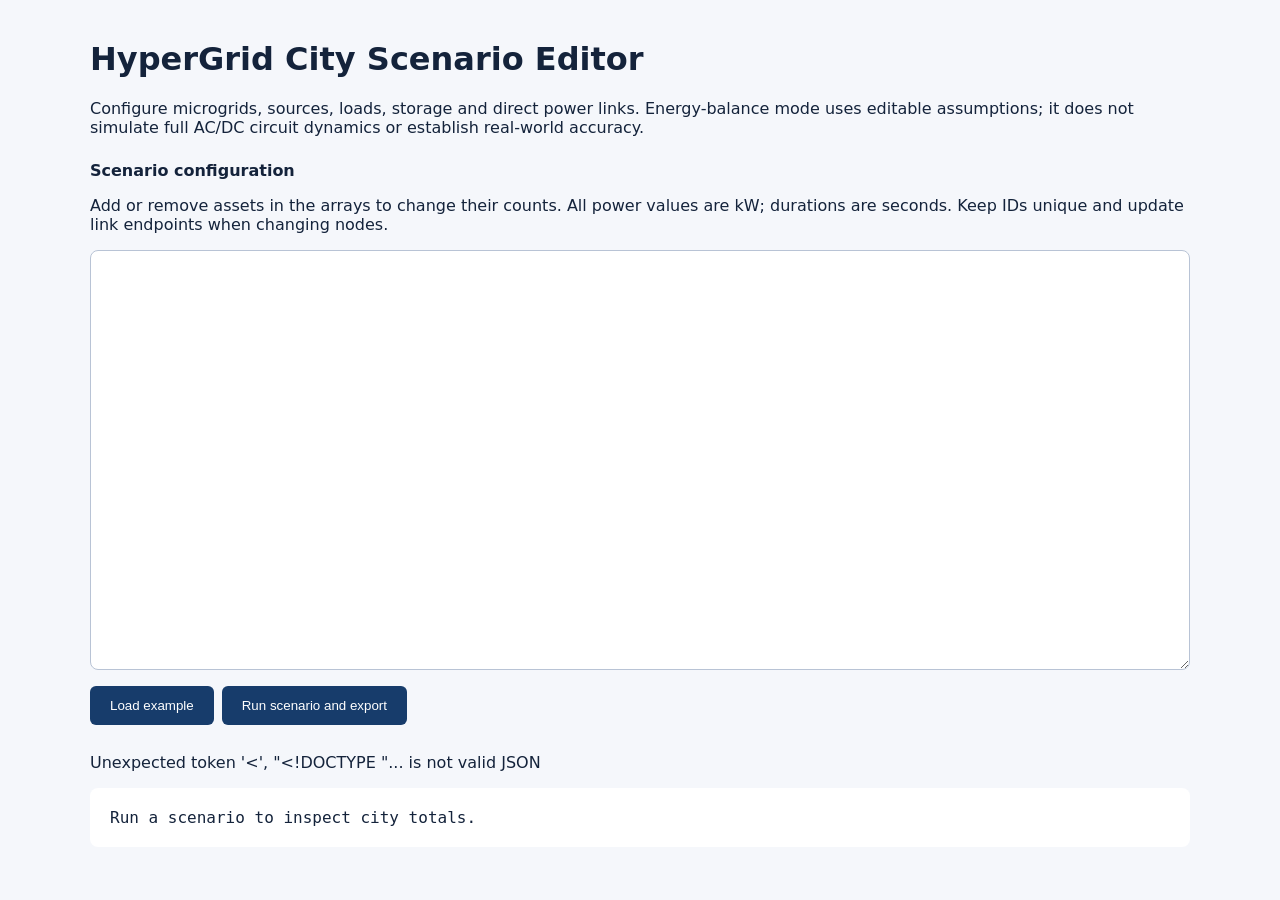
==== static/city.html @ d86f7af8 "Add runnable city energy model, local editor and verified streaming exports" ====
<!doctype html><html lang="en"><meta charset="utf-8"><meta name="viewport" content="width=device-width,initial-scale=1">
<title>HyperGrid City Scenario Editor</title>
<style>body{font:16px system-ui;max-width:1100px;margin:40px auto;padding:0 24px;color:#14233b;background:#f5f7fb}h1{font-size:32px}textarea{box-sizing:border-box;width:100%;height:420px;border:1px solid #b8c3d5;border-radius:8px;padding:16px;font:13px monospace}button{padding:12px 20px;margin:12px 8px 12px 0;background:#173c6b;color:white;border:0;border-radius:6px;cursor:pointer}button:disabled{opacity:.5}pre{white-space:pre-wrap;background:white;padding:20px;border-radius:8px}a{margin-right:24px;color:#164a80}label{display:block;font-weight:600;margin:24px 0 8px}</style>
<h1>HyperGrid City Scenario Editor</h1>
<p>Configure microgrids, sources, loads, storage and direct power links. Energy-balance mode uses editable assumptions; it does not simulate full AC/DC circuit dynamics or establish real-world accuracy.</p>
<label for="config">Scenario configuration</label><p>Add or remove assets in the arrays to change their counts. All power values are kW; durations are seconds. Keep IDs unique and update link endpoints when changing nodes.</p>
<textarea id="config" spellcheck="false" aria-label="Scenario configuration"></textarea>
<button id="reset">Load example</button><button id="run">Run scenario and export</button>
<p id="status" role="status" aria-live="polite">Loading example…</p><div id="downloads"></div><pre id="result">Run a scenario to inspect city totals.</pre>
<script>
const editor=document.querySelector('#config'),status=document.querySelector('#status'),run=document.querySelector('#run');
async function defaults(){try{editor.value=JSON.stringify(await (await fetch('/api/config')).json(),null,2);status.textContent='Example loaded. Edit before running.'}catch(e){status.textContent=e.message}}
document.querySelector('#reset').onclick=defaults;
run.onclick=async()=>{run.disabled=true;document.querySelector('#downloads').replaceChildren();try{const config=JSON.parse(editor.value);const response=await fetch('/api/jobs',{method:'POST',headers:{'Content-Type':'application/json'},body:JSON.stringify(config)});const job=await response.json();if(!response.ok)throw Error(job.error);status.textContent='Running simulation and preparing Excel…';let state;do{await new Promise(resolve=>setTimeout(resolve,700));state=await(await fetch('/api/jobs/'+job.id)).json()}while(state.status==='running');if(state.status!=='complete')throw Error(state.error||'Job failed');status.textContent='Complete — '+state.interval_records+' intervals';document.querySelector('#result').textContent=JSON.stringify(state.totals,null,2);for(const [suffix,label]of[['xlsx','Download Excel'],['jsonl','Download full dataset'],['metadata','Download assumptions and metadata']]){const a=document.createElement('a');a.href='/api/jobs/'+job.id+'/'+suffix;a.textContent=label;document.querySelector('#downloads').append(a)}}catch(e){status.textContent='Error: '+e.message}finally{run.disabled=false}};defaults();
</script></html>
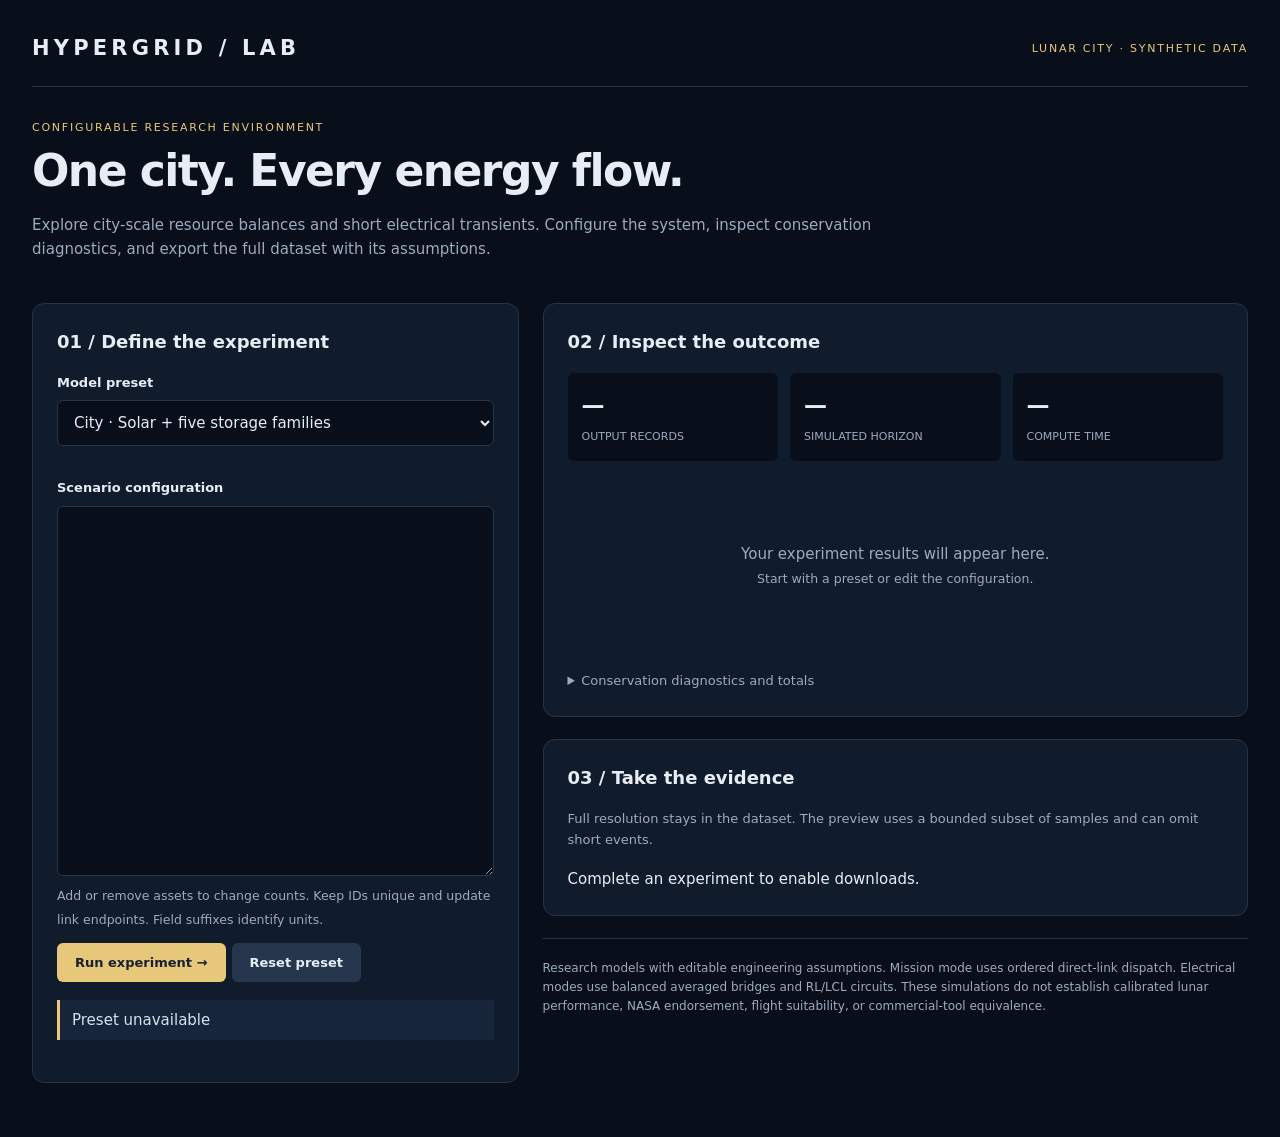
==== commit 4dc7487b: "Build auditable lunar-city resource and electrical simulation release" ====
--- a/static/city.html
+++ b/static/city.html
@@ -1,15 +1,541 @@
-<!doctype html><html lang="en"><meta charset="utf-8"><meta name="viewport" content="width=device-width,initial-scale=1">
-<title>HyperGrid City Scenario Editor</title>
-<style>body{font:16px system-ui;max-width:1100px;margin:40px auto;padding:0 24px;color:#14233b;background:#f5f7fb}h1{font-size:32px}textarea{box-sizing:border-box;width:100%;height:420px;border:1px solid #b8c3d5;border-radius:8px;padding:16px;font:13px monospace}button{padding:12px 20px;margin:12px 8px 12px 0;background:#173c6b;color:white;border:0;border-radius:6px;cursor:pointer}button:disabled{opacity:.5}pre{white-space:pre-wrap;background:white;padding:20px;border-radius:8px}a{margin-right:24px;color:#164a80}label{display:block;font-weight:600;margin:24px 0 8px}</style>
-<h1>HyperGrid City Scenario Editor</h1>
-<p>Configure microgrids, sources, loads, storage and direct power links. Energy-balance mode uses editable assumptions; it does not simulate full AC/DC circuit dynamics or establish real-world accuracy.</p>
-<label for="config">Scenario configuration</label><p>Add or remove assets in the arrays to change their counts. All power values are kW; durations are seconds. Keep IDs unique and update link endpoints when changing nodes.</p>
-<textarea id="config" spellcheck="false" aria-label="Scenario configuration"></textarea>
-<button id="reset">Load example</button><button id="run">Run scenario and export</button>
-<p id="status" role="status" aria-live="polite">Loading example…</p><div id="downloads"></div><pre id="result">Run a scenario to inspect city totals.</pre>
-<script>
-const editor=document.querySelector('#config'),status=document.querySelector('#status'),run=document.querySelector('#run');
-async function defaults(){try{editor.value=JSON.stringify(await (await fetch('/api/config')).json(),null,2);status.textContent='Example loaded. Edit before running.'}catch(e){status.textContent=e.message}}
-document.querySelector('#reset').onclick=defaults;
-run.onclick=async()=>{run.disabled=true;document.querySelector('#downloads').replaceChildren();try{const config=JSON.parse(editor.value);const response=await fetch('/api/jobs',{method:'POST',headers:{'Content-Type':'application/json'},body:JSON.stringify(config)});const job=await response.json();if(!response.ok)throw Error(job.error);status.textContent='Running simulation and preparing Excel…';let state;do{await new Promise(resolve=>setTimeout(resolve,700));state=await(await fetch('/api/jobs/'+job.id)).json()}while(state.status==='running');if(state.status!=='complete')throw Error(state.error||'Job failed');status.textContent='Complete — '+state.interval_records+' intervals';document.querySelector('#result').textContent=JSON.stringify(state.totals,null,2);for(const [suffix,label]of[['xlsx','Download Excel'],['jsonl','Download full dataset'],['metadata','Download assumptions and metadata']]){const a=document.createElement('a');a.href='/api/jobs/'+job.id+'/'+suffix;a.textContent=label;document.querySelector('#downloads').append(a)}}catch(e){status.textContent='Error: '+e.message}finally{run.disabled=false}};defaults();
-</script></html>
+<!doctype html>
+<html lang="en">
+  <head>
+    <meta charset="utf-8" />
+    <meta name="viewport" content="width=device-width,initial-scale=1" />
+    <title>HyperGrid | Lunar Energy Laboratory</title>
+    <style>
+      :root {
+        color-scheme: dark;
+        --bg: #080f1a;
+        --panel: #101c2c;
+        --line: #253449;
+        --text: #e8edf5;
+        --muted: #9bacbf;
+        --gold: #e7c77a;
+        --cyan: #6cddcd;
+      }
+      * {
+        box-sizing: border-box;
+      }
+      body {
+        margin: 0;
+        background: var(--bg);
+        color: var(--text);
+        font:
+          15px/1.6 system-ui,
+          sans-serif;
+      }
+      main {
+        max-width: 1400px;
+        margin: auto;
+        padding: 32px;
+      }
+      header {
+        display: flex;
+        justify-content: space-between;
+        align-items: center;
+        border-bottom: 1px solid var(--line);
+        padding-bottom: 20px;
+      }
+      .brand {
+        letter-spacing: 0.2em;
+        font-weight: 800;
+        font-size: 21px;
+      }
+      .tag,
+      .eyebrow {
+        color: var(--gold);
+        font-size: 11px;
+        letter-spacing: 0.16em;
+        text-transform: uppercase;
+      }
+      .hero {
+        padding: 32px 0 26px;
+      }
+      .hero h1 {
+        font-size: clamp(28px, 4vw, 44px);
+        line-height: 1.15;
+        margin: 10px 0 16px;
+        letter-spacing: -0.035em;
+      }
+      .hero p {
+        color: var(--muted);
+        max-width: 850px;
+      }
+      .grid {
+        display: grid;
+        grid-template-columns: minmax(330px, 1fr) minmax(0, 1.45fr);
+        gap: 24px;
+      }
+      .panel {
+        background: var(--panel);
+        border: 1px solid var(--line);
+        border-radius: 12px;
+        padding: 24px;
+        margin-bottom: 22px;
+      }
+      h2 {
+        font-size: 18px;
+        margin: 0 0 16px;
+      }
+      p {
+        margin: 8px 0 16px;
+      }
+      .muted,
+      small {
+        color: var(--muted);
+      }
+      label {
+        display: block;
+        font-size: 13px;
+        font-weight: 600;
+        margin: 16px 0 7px;
+      }
+      select {
+        width: 100%;
+        padding: 12px;
+        background: var(--bg);
+        border: 1px solid var(--line);
+        border-radius: 6px;
+        color: var(--text);
+        font: inherit;
+      }
+      textarea {
+        width: 100%;
+        height: 370px;
+        resize: vertical;
+        background: var(--bg);
+        border: 1px solid var(--line);
+        border-radius: 6px;
+        color: #c5d4e8;
+        padding: 14px;
+        font:
+          12px/1.6 ui-monospace,
+          monospace;
+      }
+      button {
+        padding: 12px 18px;
+        border: 0;
+        border-radius: 6px;
+        font: 600 13px system-ui;
+        cursor: pointer;
+        margin: 12px 6px 0 0;
+        background: var(--gold);
+        color: #172030;
+      }
+      button.secondary {
+        color: var(--text);
+        background: #26364c;
+      }
+      button:disabled {
+        opacity: 0.5;
+        cursor: wait;
+      }
+      :focus-visible {
+        outline: 2px solid var(--cyan);
+        outline-offset: 3px;
+      }
+      .status {
+        border-left: 3px solid var(--gold);
+        padding: 8px 12px;
+        background: #17253a;
+        margin: 18px 0;
+        color: #d7e2ef;
+      }
+      .stats {
+        display: grid;
+        grid-template-columns: repeat(3, 1fr);
+        gap: 12px;
+        margin: 16px 0;
+      }
+      .stat {
+        background: var(--bg);
+        padding: 14px;
+        border-radius: 6px;
+      }
+      .stat strong {
+        font-size: 23px;
+        display: block;
+      }
+      .stat span {
+        color: var(--muted);
+        font-size: 11px;
+        text-transform: uppercase;
+      }
+      canvas {
+        width: 100%;
+        height: 250px;
+        display: block;
+      }
+      .legend {
+        display: flex;
+        gap: 18px;
+        font-size: 12px;
+        flex-wrap: wrap;
+      }
+      .legend span::before {
+        content: "●";
+        margin-right: 6px;
+      }
+      .supply {
+        color: var(--cyan);
+      }
+      .load {
+        color: var(--gold);
+      }
+      .unserved {
+        color: #fa8f9a;
+      }
+      #downloads a {
+        display: block;
+        color: var(--cyan);
+        padding: 10px 0;
+        border-bottom: 1px solid var(--line);
+        text-decoration: none;
+      }
+      pre {
+        max-height: 240px;
+        overflow: auto;
+        font:
+          12px/1.65 ui-monospace,
+          monospace;
+        white-space: pre-wrap;
+      }
+      details summary {
+        cursor: pointer;
+        color: var(--muted);
+        font-size: 13px;
+      }
+      .empty {
+        color: var(--muted);
+        text-align: center;
+        padding: 65px 10px;
+      }
+      .scope {
+        font-size: 12px;
+        color: var(--muted);
+        border-top: 1px solid var(--line);
+        padding-top: 20px;
+      }
+      #topology {
+        display: flex;
+        gap: 7px;
+        flex-wrap: wrap;
+        margin-top: 12px;
+      }
+      .node {
+        padding: 5px 9px;
+        border: 1px solid #344961;
+        border-radius: 4px;
+        font-size: 11px;
+        color: #bfd1e8;
+      }
+      [hidden] {
+        display: none !important;
+      }
+      @media (max-width: 850px) {
+        main {
+          padding: 20px;
+        }
+        .grid {
+          grid-template-columns: 1fr;
+        }
+        .tag {
+          max-width: 155px;
+          text-align: right;
+        }
+        .stats {
+          gap: 6px;
+        }
+        .stat {
+          padding: 10px;
+        }
+        .stat strong {
+          font-size: 19px;
+        }
+      }
+    </style>
+  </head>
+  <body>
+    <main>
+      <header>
+        <div class="brand">HYPERGRID / LAB</div>
+        <div class="tag">Lunar city · Synthetic data</div>
+      </header>
+      <section class="hero">
+        <div class="eyebrow">Configurable research environment</div>
+        <h1>One city. Every energy flow.</h1>
+        <p>
+          Explore city-scale resource balances and short electrical transients.
+          Configure the system, inspect conservation diagnostics, and export the
+          full dataset with its assumptions.
+        </p>
+      </section>
+      <div class="grid">
+        <section>
+          <div class="panel">
+            <h2>01 / Define the experiment</h2>
+            <label for="mode">Model preset</label
+            ><select id="mode">
+              <option value="hybrid">
+                City · Solar + five storage families
+              </option>
+              <option value="energy">City · Energy balance</option>
+              <option value="emt">Electrical · RL network</option>
+              <option value="lcl">Electrical · LCL inverter</option>
+              <option value="coupled">Coupled · City + RL inverters</option>
+              <option value="coupled_lcl">
+                Coupled · City + LCL inverters
+              </option>
+            </select>
+            <p id="modeInfo" class="muted" style="font-size: 12px"></p>
+            <div id="topology" aria-label="Configured microgrid nodes"></div>
+            <label for="config">Scenario configuration</label
+            ><textarea id="config" spellcheck="false"></textarea
+            ><small
+              >Add or remove assets to change counts. Keep IDs unique and update
+              link endpoints. Field suffixes identify units.</small
+            >
+            <div>
+              <button id="run">Run experiment →</button
+              ><button class="secondary" id="reset">Reset preset</button>
+            </div>
+            <div id="status" class="status" role="status" aria-live="polite">
+              Loading preset…
+            </div>
+          </div>
+        </section>
+        <section>
+          <div class="panel">
+            <h2>02 / Inspect the outcome</h2>
+            <div class="stats">
+              <div class="stat">
+                <strong id="recordCount">—</strong><span>Output records</span>
+              </div>
+              <div class="stat">
+                <strong id="horizon">—</strong><span>Simulated horizon</span>
+              </div>
+              <div class="stat">
+                <strong id="runtime">—</strong><span>Compute time</span>
+              </div>
+            </div>
+            <div id="empty" class="empty">
+              Your experiment results will appear here.<br /><small
+                >Start with a preset or edit the configuration.</small
+              >
+            </div>
+            <canvas
+              id="chart"
+              width="1000"
+              height="360"
+              hidden
+              aria-label="Power over simulated time"
+              role="img"
+            ></canvas>
+            <div id="legend" class="legend" hidden>
+              <span class="supply">Generation / bridge input</span
+              ><span class="load">Served load</span
+              ><span class="unserved">Unserved load (mission)</span>
+            </div>
+            <p id="sampling" class="muted" style="font-size: 11px"></p>
+            <details>
+              <summary>Conservation diagnostics and totals</summary>
+              <pre id="result">No run yet.</pre>
+            </details>
+          </div>
+          <div class="panel">
+            <h2>03 / Take the evidence</h2>
+            <p class="muted" style="font-size: 13px">
+              Full resolution stays in the dataset. The preview uses a bounded
+              subset of samples and can omit short events.
+            </p>
+            <div id="downloads">
+              Complete an experiment to enable downloads.
+            </div>
+          </div>
+          <p class="scope">
+            Research models with editable engineering assumptions. Mission mode
+            uses ordered direct-link dispatch. Electrical modes use balanced
+            averaged bridges and RL/LCL circuits. These simulations do not
+            establish calibrated lunar performance, NASA endorsement, flight
+            suitability, or commercial-tool equivalence.
+          </p>
+        </section>
+      </div>
+    </main>
+    <script>
+      const $ = (s) => document.querySelector(s),
+        editor = $("#config"),
+        status = $("#status"),
+        run = $("#run"),
+        mode = $("#mode");
+      const descriptions = {
+        energy:
+          "Long horizons · aggregate energy states · independent output sampling",
+        hybrid:
+          "PV diode model · battery · RFC reactants · flywheel · supercapacitor · thermal tank",
+        emt: "Short windows · balanced αβ circuit · droop / VSM / dVOC primary control",
+        lcl: "Short windows · LCL filter · cascaded voltage/current PI controls",
+        coupled:
+          "Two time scales · physical RL links · actual port energy updates resources",
+        coupled_lcl:
+          "Two time scales · LCL controls · resource-constrained averaged bridge",
+      };
+      function nodes(config) {
+        $("#topology").replaceChildren(
+          ...(config.city || config).nodes.map((n) => {
+            const d = document.createElement("span");
+            d.className = "node";
+            d.textContent = n.name || n.id;
+            return d;
+          }),
+        );
+      }
+      async function defaults() {
+        try {
+          const r = await fetch("/api/config?mode=" + mode.value);
+          if (!r.ok) throw Error("Preset unavailable");
+          const c = await r.json();
+          editor.value = JSON.stringify(c, null, 2);
+          nodes(c);
+          $("#modeInfo").textContent = descriptions[mode.value];
+          status.textContent = "Preset loaded. Ready to run.";
+        } catch (e) {
+          status.textContent = e.message;
+        }
+      }
+      mode.onchange = defaults;
+      $("#reset").onclick = defaults;
+      function draw(preview) {
+        const c = $("#chart"),
+          ctx = c.getContext("2d"),
+          p = preview.points;
+        if (!p.length) return;
+        c.hidden = false;
+        $("#empty").hidden = true;
+        $("#legend").hidden = false;
+        const w = c.width,
+          h = c.height,
+          left = 72,
+          right = 20,
+          top = 24,
+          bottom = 46,
+          keys = ["supply_kw", "load_kw", "unserved_kw"],
+          colors = ["#6cddcd", "#e7c77a", "#fa8f9a"];
+        const ys = p.flatMap((x) => keys.map((k) => x[k] || 0)),
+          lo = Math.min(0, ...ys),
+          hi = Math.max(1, ...ys),
+          t0 = p[0].time_s,
+          t1 = p.at(-1).time_s;
+        ctx.clearRect(0, 0, w, h);
+        ctx.font = "16px system-ui";
+        ctx.lineWidth = 1;
+        for (let i = 0; i <= 4; i++) {
+          const y = top + ((h - top - bottom) * i) / 4;
+          ctx.strokeStyle = "#253449";
+          ctx.beginPath();
+          ctx.moveTo(left, y);
+          ctx.lineTo(w - right, y);
+          ctx.stroke();
+          ctx.fillStyle = "#9bacbf";
+          ctx.fillText((hi - ((hi - lo) * i) / 4).toFixed(1), 8, y + 5);
+        }
+        ctx.fillText("kW", 8, 14);
+        ctx.fillText(t0.toPrecision(4) + " s", left, h - 12);
+        ctx.textAlign = "right";
+        ctx.fillText(t1.toPrecision(4) + " s", w - right, h - 12);
+        ctx.textAlign = "left";
+        keys.forEach((k, j) => {
+          ctx.strokeStyle = colors[j];
+          ctx.lineWidth = 2.5;
+          ctx.beginPath();
+          let started = false;
+          for (const x of p) {
+            if (x[k] === undefined) continue;
+            const px =
+                left +
+                ((x.time_s - t0) / Math.max(1e-15, t1 - t0)) *
+                  (w - left - right),
+              py = top + ((hi - x[k]) / (hi - lo)) * (h - top - bottom);
+            if (!started) ctx.moveTo(px, py);
+            else ctx.lineTo(px, py);
+            started = true;
+          }
+          ctx.stroke();
+        });
+        $("#sampling").textContent =
+          "Display: " +
+          p.length +
+          " samples / " +
+          preview.full_records +
+          " output records. " +
+          preview.sampling +
+          ".";
+      }
+      run.onclick = async () => {
+        run.disabled = true;
+        mode.disabled = true;
+        $("#reset").disabled = true;
+        $("#downloads").replaceChildren();
+        try {
+          const config = JSON.parse(editor.value);
+          nodes(config);
+          const endpoint =
+            "/api/jobs" +
+            ({
+              emt: "/emt",
+              lcl: "/emt",
+              coupled: "/coupled",
+              coupled_lcl: "/coupled",
+            }[mode.value] || "");
+          const response = await fetch(endpoint, {
+              method: "POST",
+              headers: { "Content-Type": "application/json" },
+              body: JSON.stringify(config),
+            }),
+            job = await response.json();
+          if (!response.ok) throw Error(job.error);
+          status.textContent = "Running physics and preparing evidence…";
+          let state;
+          do {
+            await new Promise((resolve) => setTimeout(resolve, 700));
+            const r = await fetch("/api/jobs/" + job.id);
+            if (!r.ok) throw Error("Unable to read run status");
+            state = await r.json();
+          } while (state.status === "running");
+          if (state.status !== "complete")
+            throw Error(state.error || "Experiment failed");
+          status.textContent = "Complete · dataset and diagnostics ready";
+          $("#recordCount").textContent =
+            state.interval_records.toLocaleString();
+          const horizon = (config.city || config).duration_s;
+          $("#horizon").textContent =
+            horizon >= 3600
+              ? (horizon / 3600).toFixed(1) + " h"
+              : horizon.toPrecision(3) + " s";
+          $("#runtime").textContent = state.runtime_s.toFixed(2) + " s";
+          $("#result").textContent = JSON.stringify(state.totals, null, 2);
+          draw(state.preview);
+          for (const [suffix, label] of [
+            ["xlsx", "↓ Excel workbook"],
+            ["jsonl", "↓ Full-resolution JSONL"],
+            ["metadata", "↓ Parameters, provenance & diagnostics"],
+          ]) {
+            const a = document.createElement("a");
+            a.href = "/api/jobs/" + job.id + "/" + suffix;
+            a.textContent = label;
+            $("#downloads").append(a);
+          }
+        } catch (e) {
+          status.textContent = "Error: " + e.message;
+        } finally {
+          run.disabled = false;
+          mode.disabled = false;
+          $("#reset").disabled = false;
+        }
+      };
+      defaults();
+    </script>
+  </body>
+</html>
